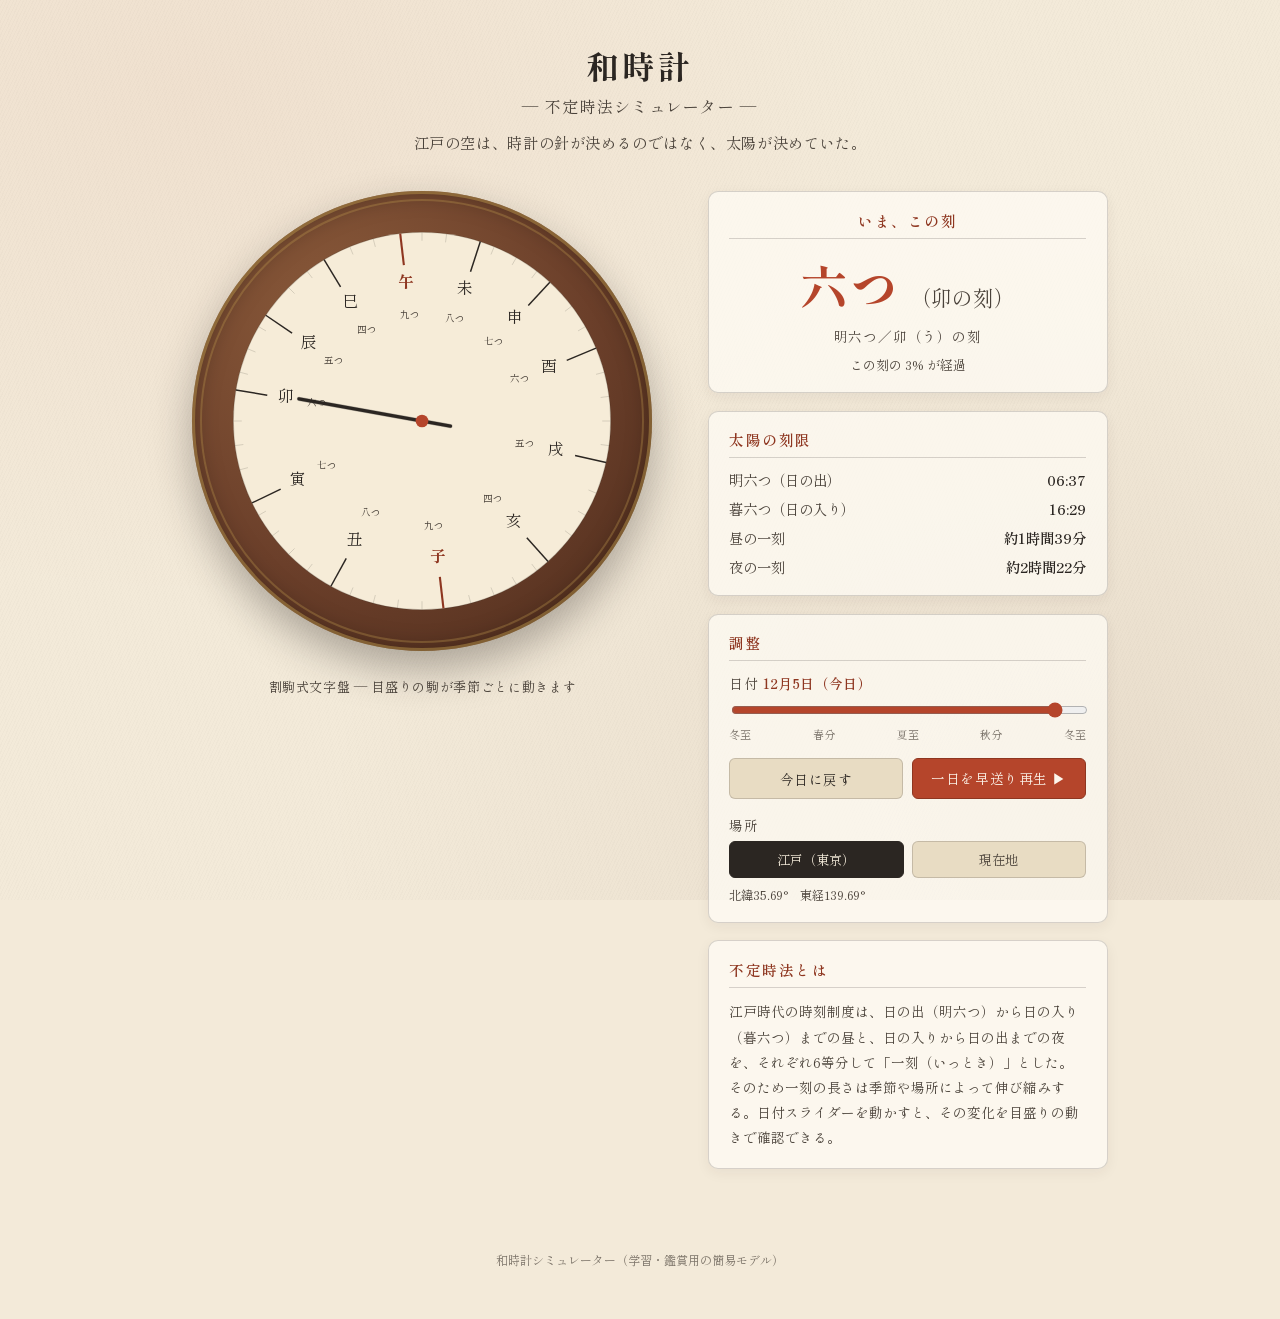
==== index.html @ 73588794 "Refactor code structure for improved readability and maintainability" ====
<!DOCTYPE html>
<html lang="ja">
<head>
<meta charset="UTF-8">
<meta name="viewport" content="width=device-width, initial-scale=1.0">
<title>和時計 ― 不定時法シミュレーター</title>
<link rel="icon" href="data:image/svg+xml,%3Csvg xmlns='http://www.w3.org/2000/svg' viewBox='0 0 100 100'%3E%3Ccircle cx='50' cy='50' r='46' fill='%236b3f2a'/%3E%3Ccircle cx='50' cy='50' r='36' fill='%23f3ead9'/%3E%3Cline x1='50' y1='50' x2='50' y2='20' stroke='%232b2622' stroke-width='4' stroke-linecap='round'/%3E%3Cline x1='50' y1='50' x2='68' y2='58' stroke='%232b2622' stroke-width='4' stroke-linecap='round'/%3E%3C/svg%3E">
<link rel="stylesheet" href="style.css">
<link rel="preconnect" href="https://fonts.googleapis.com">
<link rel="preconnect" href="https://fonts.gstatic.com" crossorigin>
<link href="https://fonts.googleapis.com/css2?family=Shippori+Mincho:wght@400;600;800&family=Zen+Old+Mincho:wght@400;600&display=swap" rel="stylesheet">
</head>
<body>
<div class="washi-bg"></div>

<header class="site-header">
  <h1>和時計 <span class="sub">― 不定時法シミュレーター ―</span></h1>
  <p class="lead">江戸の空は、時計の針が決めるのではなく、太陽が決めていた。</p>
</header>

<main class="layout">

  <section class="clock-panel">
    <div class="clock-frame">
      <svg id="clockFace" viewBox="0 0 400 400" role="img" aria-label="和時計文字盤"></svg>
    </div>
    <p class="clock-caption">割駒式文字盤 ― 目盛りの駒が季節ごとに動きます</p>
  </section>

  <section class="info-panel">

    <div class="card current-koku">
      <h2>いま、この刻</h2>
      <div class="koku-display">
        <span id="kokuBell" class="koku-bell">―</span>
        <span id="kokuEto" class="koku-eto">―</span>
      </div>
      <p id="kokuReading" class="koku-reading">―</p>
      <p class="koku-progress"><span id="kokuProgressText">―</span></p>
    </div>

    <div class="card sun-info">
      <h2>太陽の刻限</h2>
      <dl>
        <dt>明六つ（日の出）</dt><dd id="sunriseTime">―</dd>
        <dt>暮六つ（日の入り）</dt><dd id="sunsetTime">―</dd>
        <dt>昼の一刻</dt><dd id="dayKokuLen">―</dd>
        <dt>夜の一刻</dt><dd id="nightKokuLen">―</dd>
      </dl>
    </div>

    <div class="card controls">
      <h2>調整</h2>

      <div class="control-row">
        <label for="dateSlider">日付 <span id="dateLabel">―</span></label>
        <input type="range" id="dateSlider" min="0" max="365" step="1">
        <div class="season-marks">
          <span>冬至</span><span>春分</span><span>夏至</span><span>秋分</span><span>冬至</span>
        </div>
      </div>

      <div class="control-row buttons-row">
        <button id="todayBtn" class="btn">今日に戻す</button>
        <button id="playBtn" class="btn btn-accent">一日を早送り再生 ▶</button>
      </div>

      <div class="control-row">
        <span class="control-label">場所</span>
        <div class="location-toggle">
          <button id="locEdoBtn" class="toggle-btn active" data-loc="edo">江戸（東京）</button>
          <button id="locHereBtn" class="toggle-btn" data-loc="here">現在地</button>
        </div>
        <p id="locStatus" class="loc-status">北緯35.69°　東経139.69°</p>
      </div>

    </div>

    <div class="card note">
      <h2>不定時法とは</h2>
      <p>
        江戸時代の時刻制度は、日の出（明六つ）から日の入り（暮六つ）までの昼と、日の入りから日の出までの夜を、それぞれ6等分して「一刻（いっとき）」とした。そのため一刻の長さは季節や場所によって伸び縮みする。日付スライダーを動かすと、その変化を目盛りの動きで確認できる。
      </p>
    </div>

  </section>

</main>

<footer class="site-footer">
  <p>和時計シミュレーター（学習・鑑賞用の簡易モデル）</p>
</footer>

<script src="script.js"></script>
</body>
</html>
---- style.css ----
:root {
  --washi: #f3ead9;
  --washi-dark: #e8dcc3;
  --ink: #2b2622;
  --ink-soft: #4a423a;
  --wood: #6b3f2a;
  --wood-dark: #4a2a1a;
  --wood-light: #8a5a3a;
  --vermillion: #b5452b;
  --vermillion-dark: #8e3620;
  --gold: #b8934a;
  --line: rgba(43, 38, 34, 0.18);
  --shadow: rgba(43, 38, 34, 0.35);
  font-size: 16px;
}

* {
  box-sizing: border-box;
}

html, body {
  margin: 0;
  padding: 0;
}

body {
  font-family: "Shippori Mincho", "Zen Old Mincho", "Hiragino Mincho ProN", serif;
  color: var(--ink);
  background-color: var(--washi);
  min-height: 100vh;
  position: relative;
  overflow-x: hidden;
}

.washi-bg {
  position: fixed;
  inset: 0;
  z-index: -1;
  background:
    radial-gradient(ellipse at 15% 10%, rgba(181, 69, 43, 0.06), transparent 45%),
    radial-gradient(ellipse at 85% 90%, rgba(107, 63, 42, 0.08), transparent 50%),
    repeating-linear-gradient(115deg, rgba(43,38,34,0.02) 0px, rgba(43,38,34,0.02) 1px, transparent 1px, transparent 3px),
    var(--washi);
}

.site-header {
  text-align: center;
  padding: 2.6rem 1rem 1.4rem;
}

.site-header h1 {
  margin: 0;
  font-size: 2rem;
  letter-spacing: 0.12em;
  font-weight: 800;
  color: var(--ink);
}

.site-header h1 .sub {
  display: block;
  font-size: 1rem;
  font-weight: 400;
  color: var(--ink-soft);
  letter-spacing: 0.08em;
  margin-top: 0.4rem;
}

.lead {
  margin: 0.8rem auto 0;
  max-width: 32rem;
  color: var(--ink-soft);
  font-size: 0.95rem;
  letter-spacing: 0.04em;
}

.layout {
  max-width: 1100px;
  margin: 0 auto;
  padding: 1rem 1.4rem 3rem;
  display: grid;
  grid-template-columns: minmax(320px, 500px) minmax(280px, 400px);
  gap: 2.2rem;
  justify-content: center;
  align-items: start;
}

@media (max-width: 860px) {
  .layout {
    grid-template-columns: 1fr;
    justify-items: center;
  }
}

.clock-panel {
  display: flex;
  flex-direction: column;
  align-items: center;
  gap: 0.8rem;
}

.clock-frame {
  width: 100%;
  max-width: 460px;
  aspect-ratio: 1 / 1;
  border-radius: 50%;
  background:
    radial-gradient(circle at 32% 28%, var(--wood-light), var(--wood) 55%, var(--wood-dark) 100%);
  padding: 18px;
  box-shadow:
    0 18px 40px var(--shadow),
    inset 0 0 0 3px rgba(184, 147, 74, 0.5),
    inset 0 0 24px rgba(0,0,0,0.35);
  position: relative;
}

.clock-frame::before {
  content: "";
  position: absolute;
  inset: 8px;
  border-radius: 50%;
  border: 2px solid rgba(184, 147, 74, 0.35);
  pointer-events: none;
}

#clockFace {
  width: 100%;
  height: 100%;
  display: block;
}

.clock-caption {
  font-size: 0.82rem;
  color: var(--ink-soft);
  letter-spacing: 0.05em;
}

.info-panel {
  display: flex;
  flex-direction: column;
  gap: 1.1rem;
  width: 100%;
}

.card {
  background: rgba(255, 252, 245, 0.72);
  border: 1px solid var(--line);
  border-radius: 10px;
  padding: 1.1rem 1.3rem;
  box-shadow: 0 4px 14px rgba(43, 38, 34, 0.06);
}

.card h2 {
  margin: 0 0 0.7rem;
  font-size: 0.92rem;
  letter-spacing: 0.1em;
  color: var(--vermillion-dark);
  font-weight: 600;
  border-bottom: 1px solid var(--line);
  padding-bottom: 0.45rem;
}

.current-koku {
  text-align: center;
}

.koku-display {
  display: flex;
  align-items: baseline;
  justify-content: center;
  gap: 0.6rem;
}

.koku-bell {
  font-size: 3rem;
  font-weight: 800;
  color: var(--vermillion);
  letter-spacing: 0.05em;
}

.koku-eto {
  font-size: 1.3rem;
  color: var(--ink-soft);
}

.koku-reading {
  margin: 0.35rem 0 0;
  font-size: 0.85rem;
  color: var(--ink-soft);
  letter-spacing: 0.06em;
}

.koku-progress {
  margin: 0.6rem 0 0;
  font-size: 0.8rem;
  color: var(--ink-soft);
}

.sun-info dl {
  display: grid;
  grid-template-columns: 1fr auto;
  row-gap: 0.5rem;
  column-gap: 1rem;
  margin: 0;
  font-size: 0.9rem;
}

.sun-info dt {
  color: var(--ink-soft);
}

.sun-info dd {
  margin: 0;
  font-weight: 600;
  text-align: right;
}

.control-row {
  margin-bottom: 1rem;
}

.control-row:last-child {
  margin-bottom: 0;
}

.control-row label,
.control-label {
  display: block;
  font-size: 0.85rem;
  color: var(--ink-soft);
  margin-bottom: 0.4rem;
  letter-spacing: 0.03em;
}

#dateLabel {
  color: var(--vermillion-dark);
  font-weight: 600;
}

input[type="range"] {
  width: 100%;
  accent-color: var(--vermillion);
}

.season-marks {
  display: flex;
  justify-content: space-between;
  font-size: 0.7rem;
  color: var(--ink-soft);
  opacity: 0.75;
  margin-top: 0.2rem;
}

.buttons-row {
  display: flex;
  gap: 0.6rem;
}

.btn {
  flex: 1;
  padding: 0.55rem 0.8rem;
  border-radius: 6px;
  border: 1px solid var(--line);
  background: var(--washi-dark);
  color: var(--ink);
  font-family: inherit;
  font-size: 0.85rem;
  letter-spacing: 0.04em;
  cursor: pointer;
  transition: transform 0.15s ease, box-shadow 0.15s ease;
}

.btn:hover {
  transform: translateY(-1px);
  box-shadow: 0 3px 8px rgba(43, 38, 34, 0.15);
}

.btn-accent {
  background: var(--vermillion);
  color: #fdf6ec;
  border-color: var(--vermillion-dark);
}

.btn-accent.is-playing {
  background: var(--vermillion-dark);
}

.location-toggle {
  display: flex;
  gap: 0.5rem;
}

.toggle-btn {
  flex: 1;
  padding: 0.5rem 0.6rem;
  border-radius: 6px;
  border: 1px solid var(--line);
  background: var(--washi-dark);
  color: var(--ink-soft);
  font-family: inherit;
  font-size: 0.82rem;
  cursor: pointer;
}

.toggle-btn.active {
  background: var(--ink);
  color: var(--washi);
  border-color: var(--ink);
}

.loc-status {
  margin: 0.5rem 0 0;
  font-size: 0.78rem;
  color: var(--ink-soft);
}

.note p {
  margin: 0;
  font-size: 0.85rem;
  line-height: 1.85;
  color: var(--ink-soft);
}

.site-footer {
  text-align: center;
  padding: 1.4rem 1rem 2.4rem;
  font-size: 0.75rem;
  color: var(--ink-soft);
  opacity: 0.7;
}

/* --- SVG clock face elements (classes used by script.js) --- */
.face-ring {
  fill: #f6ecd8;
  stroke: rgba(43,38,34,0.2);
  stroke-width: 1;
}

.face-center-dot {
  fill: var(--vermillion);
}

.koma-line {
  stroke: var(--ink);
  stroke-width: 1.4;
}

.koma-line.is-major {
  stroke: var(--vermillion-dark);
  stroke-width: 2;
}

.koma-label {
  font-family: "Shippori Mincho", serif;
  fill: var(--ink);
  font-size: 15px;
  text-anchor: middle;
  dominant-baseline: middle;
}

.koma-label.is-major {
  fill: var(--vermillion-dark);
  font-weight: 700;
}

.koma-sublabel {
  font-family: "Shippori Mincho", serif;
  fill: var(--ink-soft);
  font-size: 9px;
  text-anchor: middle;
  dominant-baseline: middle;
}

.day-arc {
  fill: rgba(184, 147, 74, 0.18);
}

.night-arc {
  fill: rgba(43, 38, 34, 0.10);
}

.hand {
  stroke: var(--ink);
  stroke-width: 3;
  stroke-linecap: round;
}

.hand-shadow {
  stroke: rgba(0,0,0,0.25);
  stroke-width: 4;
  stroke-linecap: round;
}
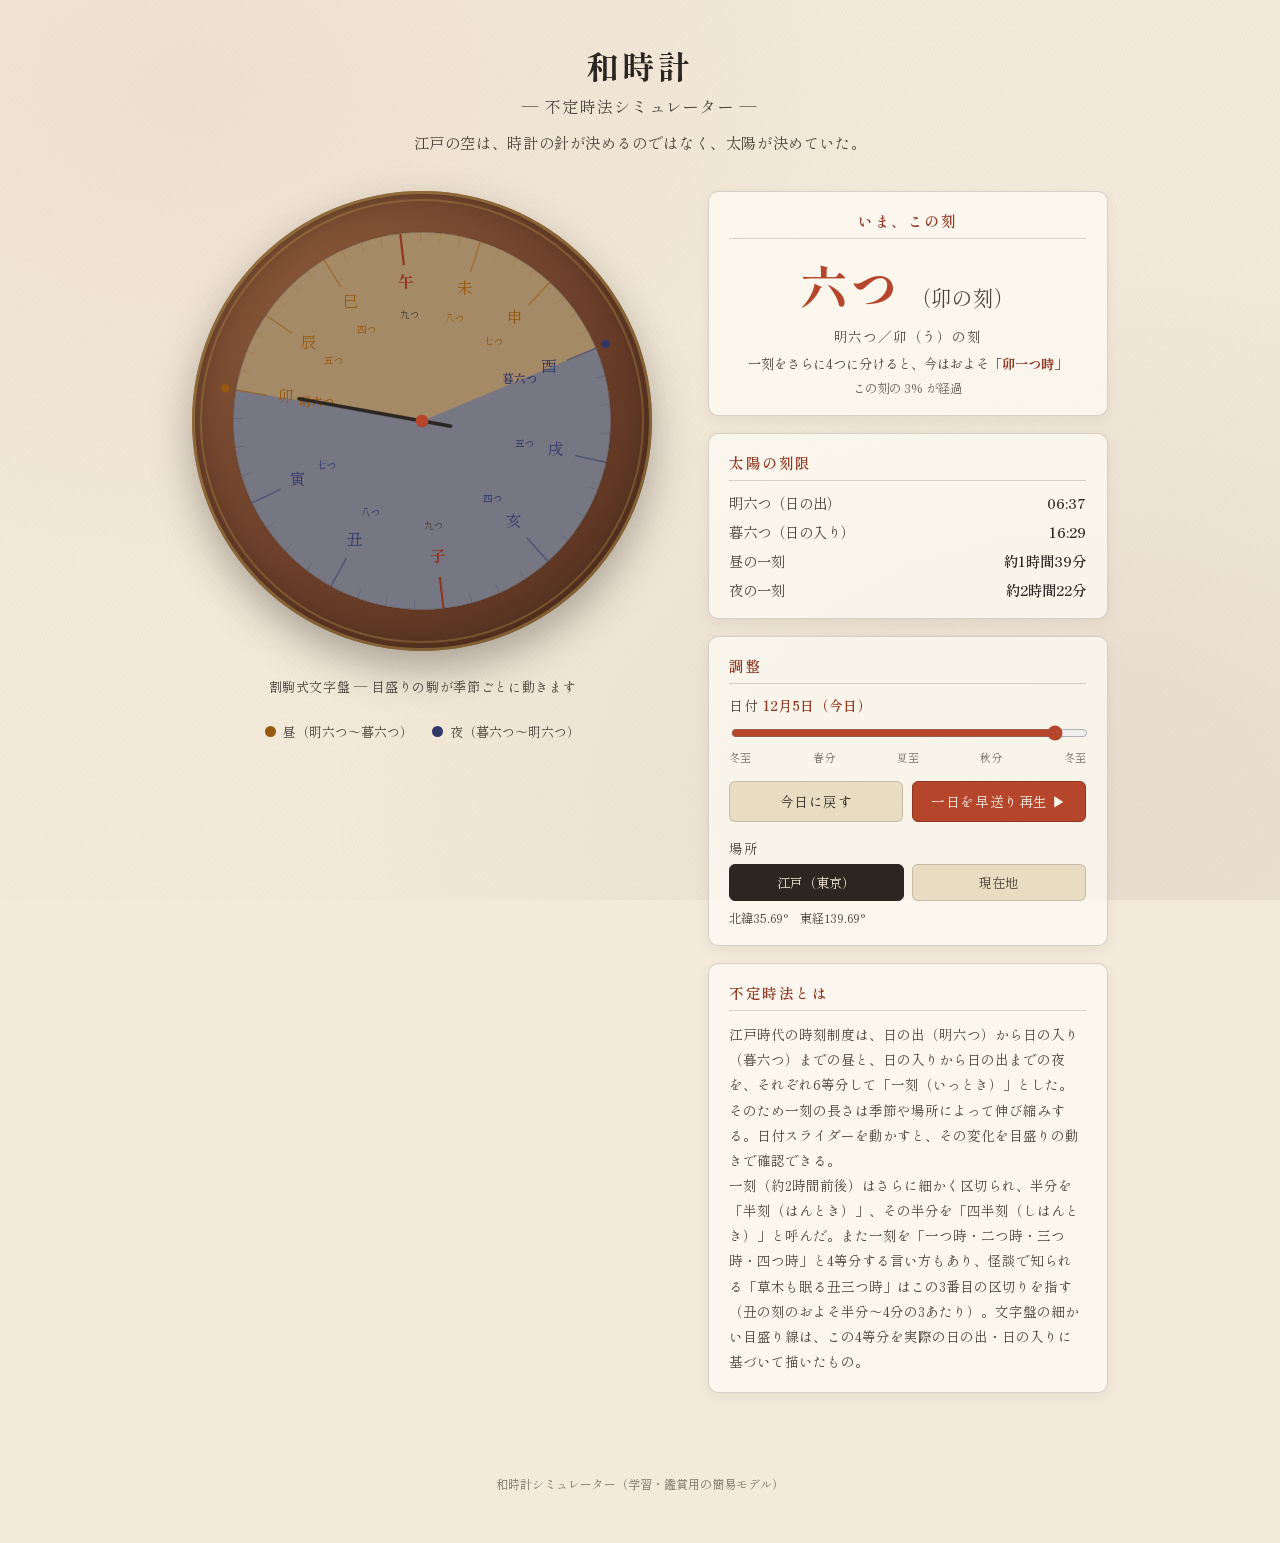
==== commit 05959936: "昼夜の色分けと一刻の細分化を追加し、レイアウトを調整" ====
--- a/index.html
+++ b/index.html
@@ -25,6 +25,10 @@
       <svg id="clockFace" viewBox="0 0 400 400" role="img" aria-label="和時計文字盤"></svg>
     </div>
     <p class="clock-caption">割駒式文字盤 ― 目盛りの駒が季節ごとに動きます</p>
+    <div class="clock-legend">
+      <span class="legend-item legend-day"><span class="swatch"></span>昼（明六つ〜暮六つ）</span>
+      <span class="legend-item legend-night"><span class="swatch"></span>夜（暮六つ〜明六つ）</span>
+    </div>
   </section>
 
   <section class="info-panel">
@@ -36,6 +40,7 @@
         <span id="kokuEto" class="koku-eto">―</span>
       </div>
       <p id="kokuReading" class="koku-reading">―</p>
+      <p class="koku-quarter">一刻をさらに4つに分けると、今はおよそ「<strong id="kokuQuarterLabel">―</strong>」</p>
       <p class="koku-progress"><span id="kokuProgressText">―</span></p>
     </div>
 
@@ -81,6 +86,9 @@
       <p>
         江戸時代の時刻制度は、日の出（明六つ）から日の入り（暮六つ）までの昼と、日の入りから日の出までの夜を、それぞれ6等分して「一刻（いっとき）」とした。そのため一刻の長さは季節や場所によって伸び縮みする。日付スライダーを動かすと、その変化を目盛りの動きで確認できる。
       </p>
+      <p>
+        一刻（約2時間前後）はさらに細かく区切られ、半分を「半刻（はんとき）」、その半分を「四半刻（しはんとき）」と呼んだ。また一刻を「一つ時・二つ時・三つ時・四つ時」と4等分する言い方もあり、怪談で知られる「草木も眠る丑三つ時」はこの3番目の区切りを指す（丑の刻のおよそ半分〜4分の3あたり）。文字盤の細かい目盛り線は、この4等分を実際の日の出・日の入りに基づいて描いたもの。
+      </p>
     </div>
 
   </section>
--- a/style.css
+++ b/style.css
@@ -11,6 +11,15 @@
   --gold: #b8934a;
   --line: rgba(43, 38, 34, 0.18);
   --shadow: rgba(43, 38, 34, 0.35);
+
+  /* 昼夜の色分け（文字盤・凡例で共通使用） */
+  --day-ink: #96590f;
+  --day-arc: rgba(233, 168, 61, 0.4);
+  --day-arc-strong: rgba(224, 150, 32, 0.6);
+  --night-ink: #313868;
+  --night-arc: rgba(28, 33, 71, 0.58);
+  --night-arc-strong: rgba(20, 24, 56, 0.72);
+
   font-size: 16px;
 }
 
@@ -78,16 +87,59 @@
   margin: 0 auto;
   padding: 1rem 1.4rem 3rem;
   display: grid;
-  grid-template-columns: minmax(320px, 500px) minmax(280px, 400px);
+  grid-template-columns: minmax(300px, 500px) minmax(260px, 400px);
   gap: 2.2rem;
   justify-content: center;
   align-items: start;
 }
 
-@media (max-width: 860px) {
+/* タブレット幅：2カラムは維持しつつ、詰めて収める */
+@media (max-width: 980px) {
+  .layout {
+    grid-template-columns: minmax(280px, 380px) minmax(240px, 340px);
+    gap: 1.5rem;
+  }
+  .clock-frame {
+    max-width: 340px;
+  }
+}
+
+/* スマートフォン幅：1カラムに積む。
+   文字盤の駒が動く様子を見ながら日付を調整できるよう、
+   「調整」カード（日付スライダー）を文字盤の直下に繰り上げる。 */
+@media (max-width: 700px) {
   .layout {
     grid-template-columns: 1fr;
     justify-items: center;
+  }
+  .clock-frame {
+    max-width: 460px;
+  }
+  .controls {
+    order: -1;
+  }
+}
+
+/* 横向き（ランドスケープ）のスマートフォンなど、縦が狭い場合は
+   1カラムだと縦スクロールが過大になるため、幅に余裕がなくても
+   2カラムを維持して画面内に収める */
+@media (max-height: 500px) and (orientation: landscape) {
+  .site-header {
+    padding: 1rem 1rem 0.6rem;
+  }
+  .lead {
+    display: none;
+  }
+  .layout {
+    grid-template-columns: minmax(240px, 320px) minmax(220px, 320px);
+    gap: 1.2rem;
+    padding-top: 0.4rem;
+  }
+  .clock-frame {
+    max-width: 300px;
+  }
+  .card {
+    padding: 0.8rem 1rem;
   }
 }
 
@@ -134,6 +186,34 @@
   letter-spacing: 0.05em;
 }
 
+.clock-legend {
+  display: flex;
+  gap: 1.2rem;
+  font-size: 0.8rem;
+  color: var(--ink-soft);
+}
+
+.clock-legend .legend-item {
+  display: inline-flex;
+  align-items: center;
+  gap: 0.4rem;
+}
+
+.clock-legend .swatch {
+  width: 0.7rem;
+  height: 0.7rem;
+  border-radius: 50%;
+  display: inline-block;
+}
+
+.clock-legend .legend-day .swatch {
+  background: var(--day-ink);
+}
+
+.clock-legend .legend-night .swatch {
+  background: var(--night-ink);
+}
+
 .info-panel {
   display: flex;
   flex-direction: column;
@@ -189,10 +269,22 @@
   letter-spacing: 0.06em;
 }
 
+.koku-quarter {
+  margin: 0.5rem 0 0;
+  font-size: 0.83rem;
+  color: var(--ink-soft);
+}
+
+.koku-quarter strong {
+  color: var(--vermillion-dark);
+  font-weight: 700;
+}
+
 .koku-progress {
-  margin: 0.6rem 0 0;
-  font-size: 0.8rem;
-  color: var(--ink-soft);
+  margin: 0.4rem 0 0;
+  font-size: 0.78rem;
+  color: var(--ink-soft);
+  opacity: 0.85;
 }
 
 .sun-info dl {
@@ -331,22 +423,50 @@
 /* --- SVG clock face elements (classes used by script.js) --- */
 .face-ring {
   fill: #f6ecd8;
-  stroke: rgba(43,38,34,0.2);
+}
+
+.face-ring-edge {
+  fill: none;
+  stroke: rgba(43, 38, 34, 0.25);
   stroke-width: 1;
 }
 
 .face-center-dot {
   fill: var(--vermillion);
+}
+
+.quarter-tick {
+  stroke: var(--ink);
+  stroke-width: 0.6;
+  opacity: 0.4;
+}
+
+.quarter-tick.is-day {
+  stroke: var(--day-ink);
+}
+
+.quarter-tick.is-night {
+  stroke: var(--night-ink);
 }
 
 .koma-line {
   stroke: var(--ink);
   stroke-width: 1.4;
+  opacity: 0.55;
+}
+
+.koma-line.is-day {
+  stroke: var(--day-ink);
+}
+
+.koma-line.is-night {
+  stroke: var(--night-ink);
 }
 
 .koma-line.is-major {
   stroke: var(--vermillion-dark);
   stroke-width: 2;
+  opacity: 1;
 }
 
 .koma-label {
@@ -357,6 +477,14 @@
   dominant-baseline: middle;
 }
 
+.koma-label.is-day {
+  fill: var(--day-ink);
+}
+
+.koma-label.is-night {
+  fill: var(--night-ink);
+}
+
 .koma-label.is-major {
   fill: var(--vermillion-dark);
   font-weight: 700;
@@ -370,12 +498,37 @@
   dominant-baseline: middle;
 }
 
+.koma-sublabel.is-day {
+  fill: var(--day-ink);
+}
+
+.koma-sublabel.is-night {
+  fill: var(--night-ink);
+}
+
+.koma-sublabel.is-boundary {
+  font-size: 11px;
+  font-weight: 700;
+}
+
+.rise-set-mark {
+  stroke: none;
+}
+
+.rise-set-mark.sun {
+  fill: var(--day-ink);
+}
+
+.rise-set-mark.moon {
+  fill: var(--night-ink);
+}
+
 .day-arc {
-  fill: rgba(184, 147, 74, 0.18);
+  fill: var(--day-arc);
 }
 
 .night-arc {
-  fill: rgba(43, 38, 34, 0.10);
+  fill: var(--night-arc);
 }
 
 .hand {
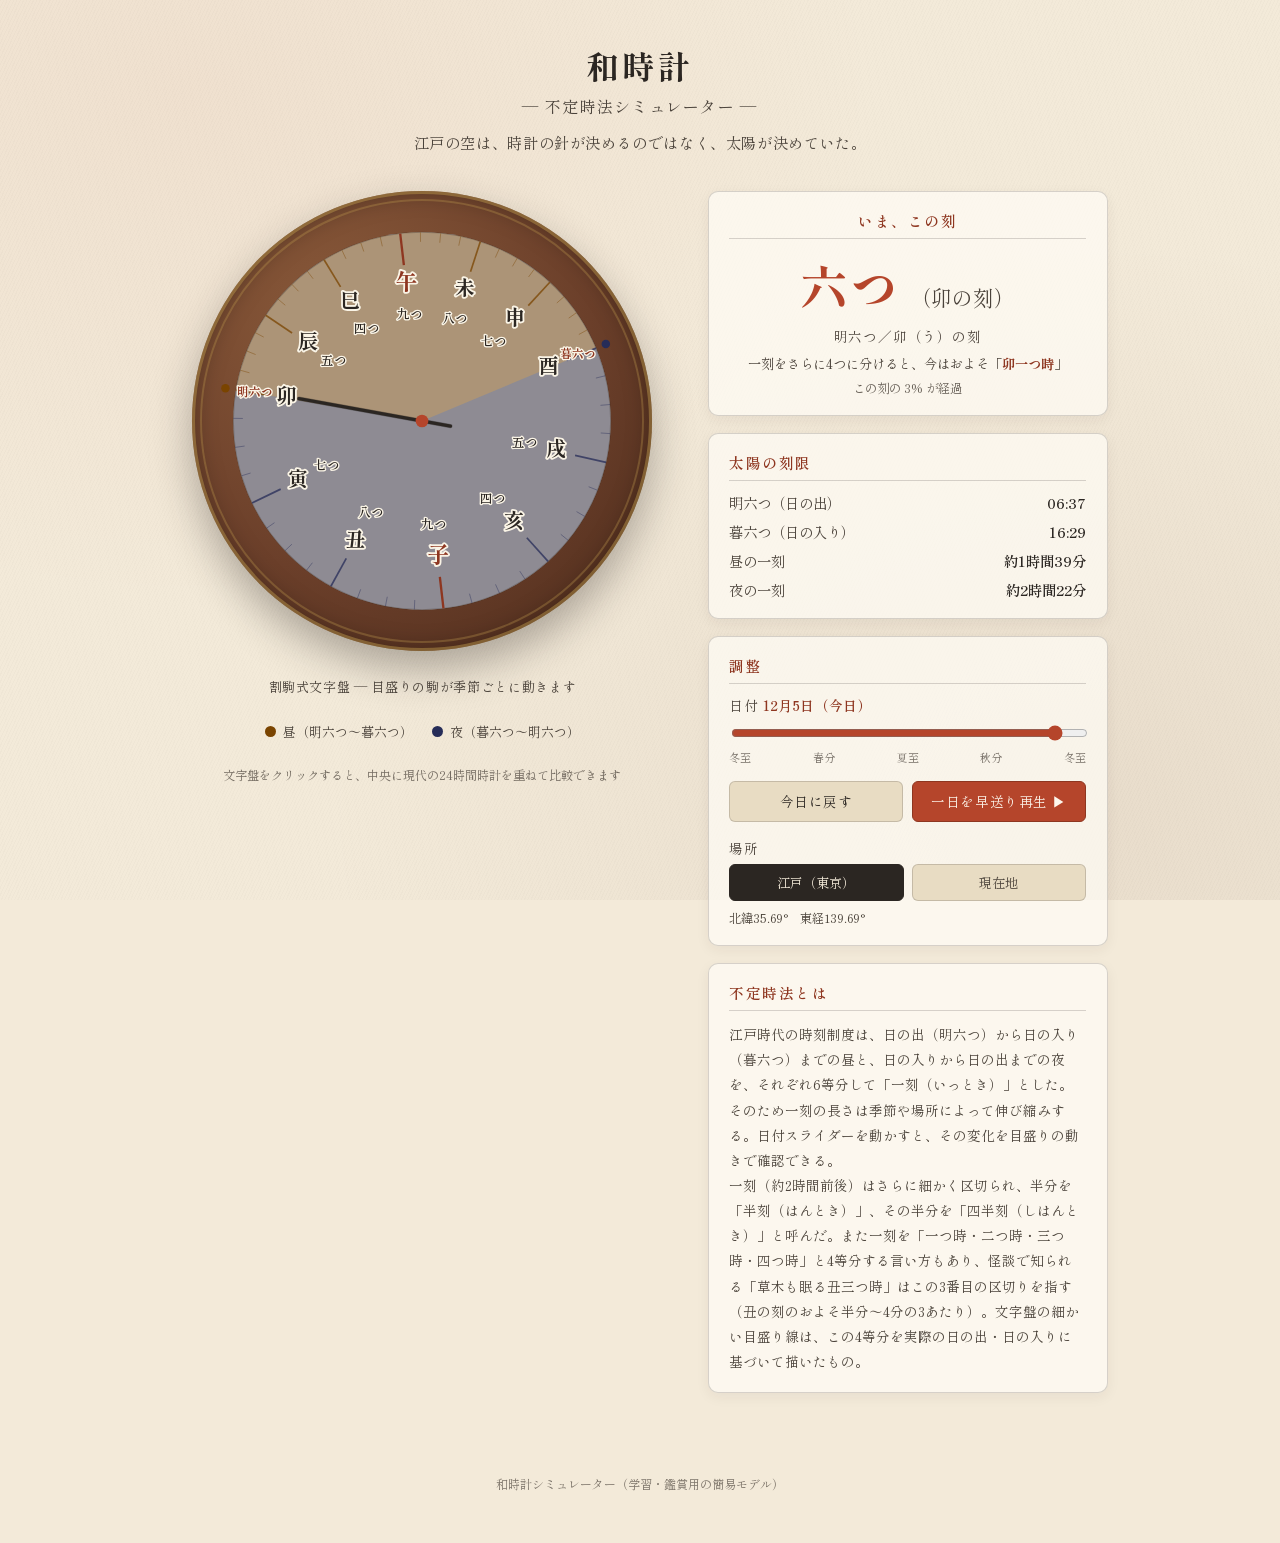
==== commit 8fbb2258: "現代時計オーバーレイ機能を追加し、色分けとレイアウトを調整" ====
--- a/index.html
+++ b/index.html
@@ -8,7 +8,7 @@
 <link rel="stylesheet" href="style.css">
 <link rel="preconnect" href="https://fonts.googleapis.com">
 <link rel="preconnect" href="https://fonts.gstatic.com" crossorigin>
-<link href="https://fonts.googleapis.com/css2?family=Shippori+Mincho:wght@400;600;800&family=Zen+Old+Mincho:wght@400;600&display=swap" rel="stylesheet">
+<link href="https://fonts.googleapis.com/css2?family=Shippori+Mincho:wght@400;600;700;800&family=Zen+Old+Mincho:wght@400;600&display=swap" rel="stylesheet">
 </head>
 <body>
 <div class="washi-bg"></div>
@@ -29,6 +29,7 @@
       <span class="legend-item legend-day"><span class="swatch"></span>昼（明六つ〜暮六つ）</span>
       <span class="legend-item legend-night"><span class="swatch"></span>夜（暮六つ〜明六つ）</span>
     </div>
+    <p class="clock-hint">文字盤をクリックすると、中央に現代の24時間時計を重ねて比較できます</p>
   </section>
 
   <section class="info-panel">
--- a/style.css
+++ b/style.css
@@ -12,13 +12,19 @@
   --line: rgba(43, 38, 34, 0.18);
   --shadow: rgba(43, 38, 34, 0.35);
 
-  /* 昼夜の色分け（文字盤・凡例で共通使用） */
-  --day-ink: #96590f;
-  --day-arc: rgba(233, 168, 61, 0.4);
+  /* 昼夜の色分け（文字盤の帯・目盛り線・凡例で使用。文字そのものの色分けは
+     視認性を優先してやめ、常に濃色インクで統一している） */
+  --day-ink: #7a4400;
+  --day-arc: rgba(233, 168, 61, 0.32);
   --day-arc-strong: rgba(224, 150, 32, 0.6);
-  --night-ink: #313868;
-  --night-arc: rgba(28, 33, 71, 0.58);
+  --night-ink: #262c58;
+  --night-arc: rgba(28, 33, 71, 0.48);
   --night-arc-strong: rgba(20, 24, 56, 0.72);
+
+  /* 現代時計（定時法）オーバーレイ用の色 */
+  --modern-face: #eef1f5;
+  --modern-edge: #4a5262;
+  --modern-ink: #23272f;
 
   font-size: 16px;
 }
@@ -178,12 +184,19 @@
   width: 100%;
   height: 100%;
   display: block;
+  cursor: pointer;
 }
 
 .clock-caption {
   font-size: 0.82rem;
   color: var(--ink-soft);
   letter-spacing: 0.05em;
+}
+
+.clock-hint {
+  font-size: 0.76rem;
+  color: var(--ink-soft);
+  opacity: 0.75;
 }
 
 .clock-legend {
@@ -437,8 +450,8 @@
 
 .quarter-tick {
   stroke: var(--ink);
-  stroke-width: 0.6;
-  opacity: 0.4;
+  stroke-width: 0.7;
+  opacity: 0.55;
 }
 
 .quarter-tick.is-day {
@@ -451,8 +464,8 @@
 
 .koma-line {
   stroke: var(--ink);
-  stroke-width: 1.4;
-  opacity: 0.55;
+  stroke-width: 1.6;
+  opacity: 0.75;
 }
 
 .koma-line.is-day {
@@ -465,50 +478,49 @@
 
 .koma-line.is-major {
   stroke: var(--vermillion-dark);
-  stroke-width: 2;
+  stroke-width: 2.2;
   opacity: 1;
 }
 
+/* 文字盤の文字は、下地の色（昼＝琥珀／夜＝藍）に溶け込まないよう、
+   常に濃いインク色で統一し、周囲に生成り色のハロー（縁取り）を
+   つけてどんな背景の上でも判読できるようにしている。 */
 .koma-label {
   font-family: "Shippori Mincho", serif;
+  font-weight: 700;
   fill: var(--ink);
-  font-size: 15px;
+  font-size: 19px;
   text-anchor: middle;
   dominant-baseline: middle;
-}
-
-.koma-label.is-day {
-  fill: var(--day-ink);
-}
-
-.koma-label.is-night {
-  fill: var(--night-ink);
+  paint-order: stroke;
+  stroke: #faf4e6;
+  stroke-width: 3.5px;
+  stroke-linejoin: round;
 }
 
 .koma-label.is-major {
   fill: var(--vermillion-dark);
-  font-weight: 700;
+  font-weight: 800;
+  font-size: 21px;
 }
 
 .koma-sublabel {
   font-family: "Shippori Mincho", serif;
-  fill: var(--ink-soft);
-  font-size: 9px;
+  font-weight: 600;
+  fill: var(--ink);
+  font-size: 12px;
   text-anchor: middle;
   dominant-baseline: middle;
-}
-
-.koma-sublabel.is-day {
-  fill: var(--day-ink);
-}
-
-.koma-sublabel.is-night {
-  fill: var(--night-ink);
+  paint-order: stroke;
+  stroke: #faf4e6;
+  stroke-width: 2.6px;
+  stroke-linejoin: round;
 }
 
 .koma-sublabel.is-boundary {
   font-size: 11px;
-  font-weight: 700;
+  font-weight: 800;
+  fill: var(--vermillion-dark);
 }
 
 .rise-set-mark {
@@ -529,6 +541,38 @@
 
 .night-arc {
   fill: var(--night-arc);
+}
+
+/* --- 現代（定時法）の24時間時計オーバーレイ --- */
+.modern-clock-face {
+  fill: var(--modern-face);
+  stroke: var(--modern-edge);
+  stroke-width: 1.5;
+}
+
+.modern-tick {
+  stroke: var(--modern-edge);
+  stroke-width: 1;
+  opacity: 0.7;
+}
+
+.modern-tick.is-major {
+  stroke: var(--modern-ink);
+  stroke-width: 1.6;
+  opacity: 1;
+}
+
+.modern-label {
+  font-family: "Helvetica Neue", Arial, sans-serif;
+  font-weight: 700;
+  fill: var(--modern-ink);
+  font-size: 11px;
+  text-anchor: middle;
+  dominant-baseline: middle;
+}
+
+.modern-label.is-noon {
+  fill: var(--vermillion-dark);
 }
 
 .hand {
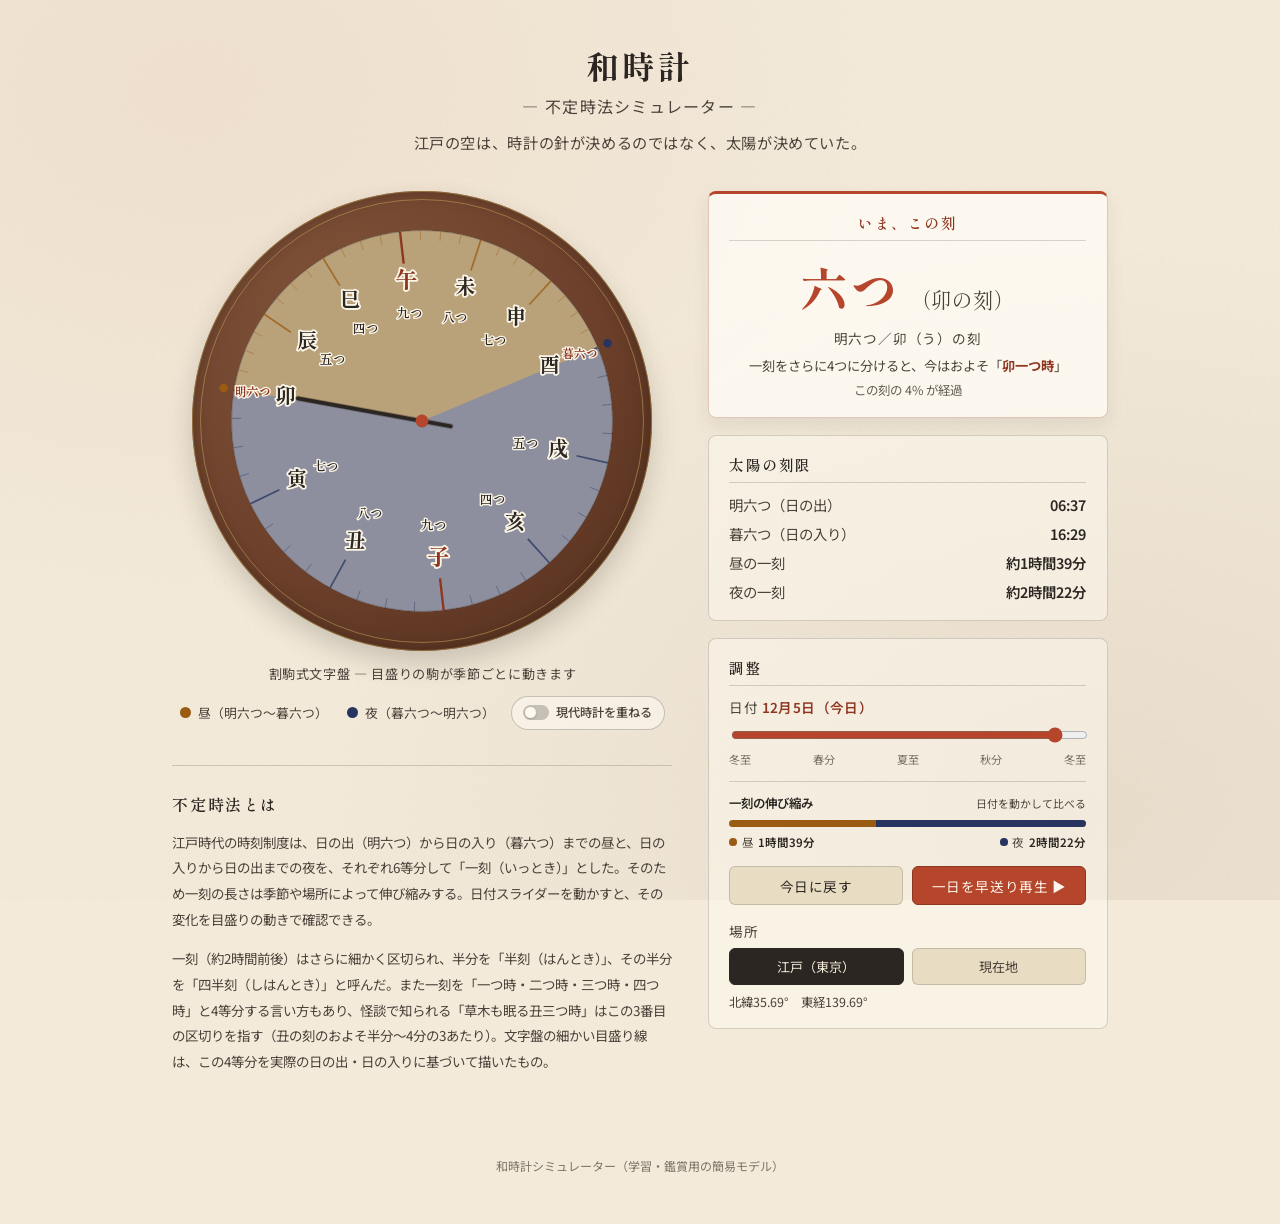
==== commit da129732: "Enhance koku display and modern clock toggle functionality - Improved koku length display for day an" ====
--- a/index.html
+++ b/index.html
@@ -5,10 +5,10 @@
 <meta name="viewport" content="width=device-width, initial-scale=1.0">
 <title>和時計 ― 不定時法シミュレーター</title>
 <link rel="icon" href="data:image/svg+xml,%3Csvg xmlns='http://www.w3.org/2000/svg' viewBox='0 0 100 100'%3E%3Ccircle cx='50' cy='50' r='46' fill='%236b3f2a'/%3E%3Ccircle cx='50' cy='50' r='36' fill='%23f3ead9'/%3E%3Cline x1='50' y1='50' x2='50' y2='20' stroke='%232b2622' stroke-width='4' stroke-linecap='round'/%3E%3Cline x1='50' y1='50' x2='68' y2='58' stroke='%232b2622' stroke-width='4' stroke-linecap='round'/%3E%3C/svg%3E">
-<link rel="stylesheet" href="style.css">
+<link rel="stylesheet" href="style.css?v=20260819-4">
 <link rel="preconnect" href="https://fonts.googleapis.com">
 <link rel="preconnect" href="https://fonts.gstatic.com" crossorigin>
-<link href="https://fonts.googleapis.com/css2?family=Shippori+Mincho:wght@400;600;700;800&family=Zen+Old+Mincho:wght@400;600&display=swap" rel="stylesheet">
+<link href="https://fonts.googleapis.com/css2?family=Noto+Sans+JP:wght@400;500;600;700&family=Shippori+Mincho:wght@400;600;700;800&family=Zen+Old+Mincho:wght@400;600&display=swap" rel="stylesheet">
 </head>
 <body>
 <div class="washi-bg"></div>
@@ -25,11 +25,16 @@
       <svg id="clockFace" viewBox="0 0 400 400" role="img" aria-label="和時計文字盤"></svg>
     </div>
     <p class="clock-caption">割駒式文字盤 ― 目盛りの駒が季節ごとに動きます</p>
-    <div class="clock-legend">
-      <span class="legend-item legend-day"><span class="swatch"></span>昼（明六つ〜暮六つ）</span>
-      <span class="legend-item legend-night"><span class="swatch"></span>夜（暮六つ〜明六つ）</span>
+    <div class="clock-tools">
+      <div class="clock-legend" aria-label="文字盤の昼夜の凡例">
+        <span class="legend-item legend-day"><span class="swatch"></span>昼（明六つ〜暮六つ）</span>
+        <span class="legend-item legend-night"><span class="swatch"></span>夜（暮六つ〜明六つ）</span>
+      </div>
+      <button id="modernClockToggle" class="modern-clock-toggle" type="button" aria-pressed="false">
+        <span class="toggle-indicator" aria-hidden="true"></span>
+        現代時計を重ねる
+      </button>
     </div>
-    <p class="clock-hint">文字盤をクリックすると、中央に現代の24時間時計を重ねて比較できます</p>
   </section>
 
   <section class="info-panel">
@@ -64,6 +69,20 @@
         <div class="season-marks">
           <span>冬至</span><span>春分</span><span>夏至</span><span>秋分</span><span>冬至</span>
         </div>
+        <div class="koku-balance">
+          <div class="koku-balance-heading">
+            <span>一刻の伸び縮み</span>
+            <small>日付を動かして比べる</small>
+          </div>
+          <div class="koku-balance-bar" role="img" aria-label="昼と夜の一刻の長さの比較">
+            <span id="dayKokuBar" class="koku-balance-day"></span>
+            <span id="nightKokuBar" class="koku-balance-night"></span>
+          </div>
+          <div class="koku-balance-values">
+            <span class="balance-day"><i></i>昼 <strong id="dayKokuCompact">―</strong></span>
+            <span class="balance-night"><i></i>夜 <strong id="nightKokuCompact">―</strong></span>
+          </div>
+        </div>
       </div>
 
       <div class="control-row buttons-row">
@@ -82,16 +101,18 @@
 
     </div>
 
-    <div class="card note">
-      <h2>不定時法とは</h2>
+  </section>
+
+  <section class="note" aria-labelledby="aboutWadokei">
+      <h2 id="aboutWadokei">不定時法とは</h2>
+      <div class="note-copy">
       <p>
         江戸時代の時刻制度は、日の出（明六つ）から日の入り（暮六つ）までの昼と、日の入りから日の出までの夜を、それぞれ6等分して「一刻（いっとき）」とした。そのため一刻の長さは季節や場所によって伸び縮みする。日付スライダーを動かすと、その変化を目盛りの動きで確認できる。
       </p>
       <p>
         一刻（約2時間前後）はさらに細かく区切られ、半分を「半刻（はんとき）」、その半分を「四半刻（しはんとき）」と呼んだ。また一刻を「一つ時・二つ時・三つ時・四つ時」と4等分する言い方もあり、怪談で知られる「草木も眠る丑三つ時」はこの3番目の区切りを指す（丑の刻のおよそ半分〜4分の3あたり）。文字盤の細かい目盛り線は、この4等分を実際の日の出・日の入りに基づいて描いたもの。
       </p>
-    </div>
-
+      </div>
   </section>
 
 </main>
@@ -100,6 +121,6 @@
   <p>和時計シミュレーター（学習・鑑賞用の簡易モデル）</p>
 </footer>
 
-<script src="script.js"></script>
+<script src="script.js?v=20260819-3"></script>
 </body>
 </html>
--- a/style.css
+++ b/style.css
@@ -14,12 +14,12 @@
 
   /* 昼夜の色分け（文字盤の帯・目盛り線・凡例で使用。文字そのものの色分けは
      視認性を優先してやめ、常に濃色インクで統一している） */
-  --day-ink: #7a4400;
-  --day-arc: rgba(233, 168, 61, 0.32);
-  --day-arc-strong: rgba(224, 150, 32, 0.6);
-  --night-ink: #262c58;
-  --night-arc: rgba(28, 33, 71, 0.48);
-  --night-arc-strong: rgba(20, 24, 56, 0.72);
+  --day-ink: #9a5b12;
+  --day-arc: rgba(218, 174, 96, 0.58);
+  --day-arc-strong: rgba(190, 128, 35, 0.78);
+  --night-ink: #27345f;
+  --night-arc: rgba(66, 77, 117, 0.58);
+  --night-arc-strong: rgba(38, 48, 91, 0.82);
 
   /* 現代時計（定時法）オーバーレイ用の色 */
   --modern-face: #eef1f5;
@@ -39,7 +39,7 @@
 }
 
 body {
-  font-family: "Shippori Mincho", "Zen Old Mincho", "Hiragino Mincho ProN", serif;
+  font-family: "Noto Sans JP", "Hiragino Kaku Gothic ProN", "Yu Gothic", sans-serif;
   color: var(--ink);
   background-color: var(--washi);
   min-height: 100vh;
@@ -69,6 +69,7 @@
   letter-spacing: 0.12em;
   font-weight: 800;
   color: var(--ink);
+  font-family: "Shippori Mincho", "Zen Old Mincho", "Hiragino Mincho ProN", serif;
 }
 
 .site-header h1 .sub {
@@ -78,6 +79,7 @@
   color: var(--ink-soft);
   letter-spacing: 0.08em;
   margin-top: 0.4rem;
+  font-family: "Noto Sans JP", "Hiragino Kaku Gothic ProN", "Yu Gothic", sans-serif;
 }
 
 .lead {
@@ -99,57 +101,9 @@
   align-items: start;
 }
 
-/* タブレット幅：2カラムは維持しつつ、詰めて収める */
-@media (max-width: 980px) {
-  .layout {
-    grid-template-columns: minmax(280px, 380px) minmax(240px, 340px);
-    gap: 1.5rem;
-  }
-  .clock-frame {
-    max-width: 340px;
-  }
-}
-
-/* スマートフォン幅：1カラムに積む。
-   文字盤の駒が動く様子を見ながら日付を調整できるよう、
-   「調整」カード（日付スライダー）を文字盤の直下に繰り上げる。 */
-@media (max-width: 700px) {
-  .layout {
-    grid-template-columns: 1fr;
-    justify-items: center;
-  }
-  .clock-frame {
-    max-width: 460px;
-  }
-  .controls {
-    order: -1;
-  }
-}
-
-/* 横向き（ランドスケープ）のスマートフォンなど、縦が狭い場合は
-   1カラムだと縦スクロールが過大になるため、幅に余裕がなくても
-   2カラムを維持して画面内に収める */
-@media (max-height: 500px) and (orientation: landscape) {
-  .site-header {
-    padding: 1rem 1rem 0.6rem;
-  }
-  .lead {
-    display: none;
-  }
-  .layout {
-    grid-template-columns: minmax(240px, 320px) minmax(220px, 320px);
-    gap: 1.2rem;
-    padding-top: 0.4rem;
-  }
-  .clock-frame {
-    max-width: 300px;
-  }
-  .card {
-    padding: 0.8rem 1rem;
-  }
-}
-
 .clock-panel {
+  grid-column: 1;
+  grid-row: 1;
   display: flex;
   flex-direction: column;
   align-items: center;
@@ -162,12 +116,12 @@
   aspect-ratio: 1 / 1;
   border-radius: 50%;
   background:
-    radial-gradient(circle at 32% 28%, var(--wood-light), var(--wood) 55%, var(--wood-dark) 100%);
-  padding: 18px;
+    radial-gradient(circle at 34% 30%, #81543a, var(--wood) 58%, var(--wood-dark) 100%);
+  padding: 16px;
   box-shadow:
-    0 18px 40px var(--shadow),
-    inset 0 0 0 3px rgba(184, 147, 74, 0.5),
-    inset 0 0 24px rgba(0,0,0,0.35);
+    0 12px 26px rgba(43, 38, 34, 0.2),
+    inset 0 0 0 1px rgba(184, 147, 74, 0.55),
+    inset 0 0 16px rgba(0,0,0,0.28);
   position: relative;
 }
 
@@ -176,7 +130,7 @@
   position: absolute;
   inset: 8px;
   border-radius: 50%;
-  border: 2px solid rgba(184, 147, 74, 0.35);
+  border: 1px solid rgba(196, 161, 91, 0.55);
   pointer-events: none;
 }
 
@@ -188,15 +142,19 @@
 }
 
 .clock-caption {
+  margin: 0;
   font-size: 0.82rem;
   color: var(--ink-soft);
   letter-spacing: 0.05em;
 }
 
-.clock-hint {
-  font-size: 0.76rem;
-  color: var(--ink-soft);
-  opacity: 0.75;
+.clock-tools {
+  width: 100%;
+  display: flex;
+  align-items: center;
+  justify-content: center;
+  flex-wrap: wrap;
+  gap: 0.65rem 1rem;
 }
 
 .clock-legend {
@@ -204,6 +162,55 @@
   gap: 1.2rem;
   font-size: 0.8rem;
   color: var(--ink-soft);
+}
+
+.modern-clock-toggle {
+  display: inline-flex;
+  align-items: center;
+  gap: 0.45rem;
+  min-height: 34px;
+  padding: 0.35rem 0.7rem;
+  border: 1px solid rgba(43, 38, 34, 0.24);
+  border-radius: 999px;
+  background: rgba(255, 252, 245, 0.5);
+  color: var(--ink-soft);
+  font: 500 0.76rem/1.2 "Noto Sans JP", "Yu Gothic", sans-serif;
+  cursor: pointer;
+  transition: border-color 0.15s ease, background-color 0.15s ease, color 0.15s ease;
+}
+
+.toggle-indicator {
+  width: 1.65rem;
+  height: 0.92rem;
+  padding: 2px;
+  border-radius: 999px;
+  background: rgba(43, 38, 34, 0.24);
+  transition: background-color 0.15s ease;
+}
+
+.toggle-indicator::after {
+  content: "";
+  display: block;
+  width: 0.67rem;
+  height: 0.67rem;
+  border-radius: 50%;
+  background: #fffaf0;
+  box-shadow: 0 1px 2px rgba(43, 38, 34, 0.25);
+  transition: transform 0.15s ease;
+}
+
+.modern-clock-toggle.is-active {
+  border-color: var(--ink);
+  background: var(--ink);
+  color: var(--washi);
+}
+
+.modern-clock-toggle.is-active .toggle-indicator {
+  background: var(--vermillion);
+}
+
+.modern-clock-toggle.is-active .toggle-indicator::after {
+  transform: translateX(0.73rem);
 }
 
 .clock-legend .legend-item {
@@ -228,6 +235,8 @@
 }
 
 .info-panel {
+  grid-column: 2;
+  grid-row: 1 / span 2;
   display: flex;
   flex-direction: column;
   gap: 1.1rem;
@@ -235,25 +244,34 @@
 }
 
 .card {
-  background: rgba(255, 252, 245, 0.72);
+  background: rgba(255, 252, 245, 0.46);
   border: 1px solid var(--line);
-  border-radius: 10px;
+  border-radius: 8px;
   padding: 1.1rem 1.3rem;
-  box-shadow: 0 4px 14px rgba(43, 38, 34, 0.06);
+  box-shadow: none;
 }
 
 .card h2 {
   margin: 0 0 0.7rem;
   font-size: 0.92rem;
   letter-spacing: 0.1em;
-  color: var(--vermillion-dark);
+  color: var(--ink);
   font-weight: 600;
   border-bottom: 1px solid var(--line);
   padding-bottom: 0.45rem;
+  font-family: "Shippori Mincho", "Zen Old Mincho", "Hiragino Mincho ProN", serif;
 }
 
 .current-koku {
   text-align: center;
+  background: rgba(255, 252, 245, 0.82);
+  border-color: rgba(142, 54, 32, 0.26);
+  border-top: 3px solid var(--vermillion);
+  box-shadow: 0 7px 18px rgba(43, 38, 34, 0.08);
+}
+
+.current-koku h2 {
+  color: var(--vermillion-dark);
 }
 
 .koku-display {
@@ -261,6 +279,11 @@
   align-items: baseline;
   justify-content: center;
   gap: 0.6rem;
+}
+
+.koku-bell,
+.koku-eto {
+  font-family: "Shippori Mincho", "Zen Old Mincho", "Hiragino Mincho ProN", serif;
 }
 
 .koku-bell {
@@ -291,6 +314,7 @@
 .koku-quarter strong {
   color: var(--vermillion-dark);
   font-weight: 700;
+  white-space: nowrap;
 }
 
 .koku-progress {
@@ -355,6 +379,84 @@
   margin-top: 0.2rem;
 }
 
+.koku-balance {
+  margin-top: 0.85rem;
+  padding-top: 0.75rem;
+  border-top: 1px solid var(--line);
+}
+
+.koku-balance-heading,
+.koku-balance-values {
+  display: flex;
+  align-items: baseline;
+  justify-content: space-between;
+  gap: 1rem;
+}
+
+.koku-balance-heading {
+  color: var(--ink);
+  font-size: 0.78rem;
+  font-weight: 600;
+}
+
+.koku-balance-heading small {
+  color: var(--ink-soft);
+  font-size: 0.68rem;
+  font-weight: 400;
+}
+
+.koku-balance-bar {
+  display: flex;
+  height: 7px;
+  margin: 0.5rem 0 0.45rem;
+  overflow: hidden;
+  border-radius: 999px;
+  background: rgba(43, 38, 34, 0.1);
+}
+
+.koku-balance-day,
+.koku-balance-night {
+  transition: width 0.18s ease;
+}
+
+.koku-balance-day {
+  background: var(--day-ink);
+}
+
+.koku-balance-night {
+  background: var(--night-ink);
+}
+
+.koku-balance-values {
+  color: var(--ink-soft);
+  font-size: 0.72rem;
+}
+
+.koku-balance-values span {
+  display: inline-flex;
+  align-items: center;
+  gap: 0.28rem;
+}
+
+.koku-balance-values i {
+  width: 0.48rem;
+  height: 0.48rem;
+  border-radius: 50%;
+}
+
+.balance-day i {
+  background: var(--day-ink);
+}
+
+.balance-night i {
+  background: var(--night-ink);
+}
+
+.koku-balance-values strong {
+  color: var(--ink);
+  font-weight: 600;
+}
+
 .buttons-row {
   display: flex;
   gap: 0.6rem;
@@ -367,7 +469,7 @@
   border: 1px solid var(--line);
   background: var(--washi-dark);
   color: var(--ink);
-  font-family: inherit;
+  font-family: "Noto Sans JP", "Yu Gothic", sans-serif;
   font-size: 0.85rem;
   letter-spacing: 0.04em;
   cursor: pointer;
@@ -401,7 +503,7 @@
   border: 1px solid var(--line);
   background: var(--washi-dark);
   color: var(--ink-soft);
-  font-family: inherit;
+  font-family: "Noto Sans JP", "Yu Gothic", sans-serif;
   font-size: 0.82rem;
   cursor: pointer;
 }
@@ -418,10 +520,30 @@
   color: var(--ink-soft);
 }
 
+.note {
+  grid-column: 1;
+  grid-row: 2;
+  padding: 1.6rem 0 0;
+  border-top: 1px solid var(--line);
+}
+
+.note h2 {
+  margin: 0 0 0.9rem;
+  color: var(--ink);
+  font: 600 1rem/1.5 "Shippori Mincho", "Zen Old Mincho", serif;
+  letter-spacing: 0.1em;
+}
+
+.note-copy {
+  display: grid;
+  grid-template-columns: 1fr;
+  gap: 0.9rem;
+}
+
 .note p {
   margin: 0;
-  font-size: 0.85rem;
-  line-height: 1.85;
+  font-size: 0.84rem;
+  line-height: 1.9;
   color: var(--ink-soft);
 }
 
@@ -577,12 +699,150 @@
 
 .hand {
   stroke: var(--ink);
-  stroke-width: 3;
+  stroke-width: 3.5;
   stroke-linecap: round;
 }
 
 .hand-shadow {
   stroke: rgba(0,0,0,0.25);
-  stroke-width: 4;
+  stroke-width: 5;
   stroke-linecap: round;
 }
+
+/* タブレット幅：説明を全幅に置き、2カラムの情報量を均衡させる。 */
+@media (max-width: 980px) {
+  .site-header {
+    padding-top: 2rem;
+  }
+
+  .layout {
+    grid-template-columns: minmax(280px, 1fr) minmax(300px, 1fr);
+    gap: 1.5rem;
+  }
+
+  .clock-frame {
+    max-width: 360px;
+  }
+
+  .clock-tools {
+    max-width: 360px;
+  }
+}
+
+/* スマートフォンでは、文字盤を見ながら日付を動かす学習導線を優先する。 */
+@media (max-width: 700px) {
+  .site-header {
+    padding: 1.35rem 0.9rem 0.65rem;
+  }
+
+  .site-header h1 {
+    font-size: 1.75rem;
+  }
+
+  .site-header h1 .sub {
+    margin-top: 0.25rem;
+    font-size: 0.85rem;
+  }
+
+  .lead {
+    margin-top: 0.55rem;
+    font-size: 0.84rem;
+    line-height: 1.65;
+  }
+
+  .layout {
+    grid-template-columns: 1fr;
+    justify-items: center;
+    gap: 1rem;
+    padding: 0.55rem 1rem 2.4rem;
+  }
+
+  .clock-panel {
+    grid-column: 1;
+    grid-row: 1;
+  }
+
+  .info-panel {
+    grid-column: 1;
+    grid-row: 2;
+  }
+
+  .note {
+    grid-column: 1;
+    grid-row: 3;
+  }
+
+  .clock-panel {
+    gap: 0.6rem;
+  }
+
+  .clock-frame {
+    width: min(82vw, 320px);
+    padding: 13px;
+  }
+
+  .clock-caption {
+    font-size: 0.76rem;
+  }
+
+  .clock-tools {
+    gap: 0.55rem;
+  }
+
+  .clock-legend {
+    gap: 0.8rem;
+    font-size: 0.74rem;
+  }
+
+  .modern-clock-toggle {
+    min-height: 32px;
+    font-size: 0.73rem;
+  }
+
+  .controls {
+    order: -1;
+  }
+
+  .card {
+    padding: 1rem 1.05rem;
+  }
+
+  .note {
+    padding-top: 1.25rem;
+  }
+
+  .buttons-row {
+    gap: 0.5rem;
+  }
+
+  .btn {
+    min-height: 44px;
+    padding-inline: 0.5rem;
+    font-size: 0.8rem;
+  }
+}
+
+/* 横向きのスマートフォンは2カラムを維持して操作範囲を収める。 */
+@media (max-height: 500px) and (orientation: landscape) {
+  .site-header {
+    padding: 0.8rem 1rem 0.4rem;
+  }
+
+  .lead {
+    display: none;
+  }
+
+  .layout {
+    grid-template-columns: minmax(240px, 320px) minmax(260px, 1fr);
+    gap: 1.2rem;
+    padding-top: 0.35rem;
+  }
+
+  .clock-frame {
+    max-width: 285px;
+  }
+
+  .card {
+    padding: 0.8rem 1rem;
+  }
+}
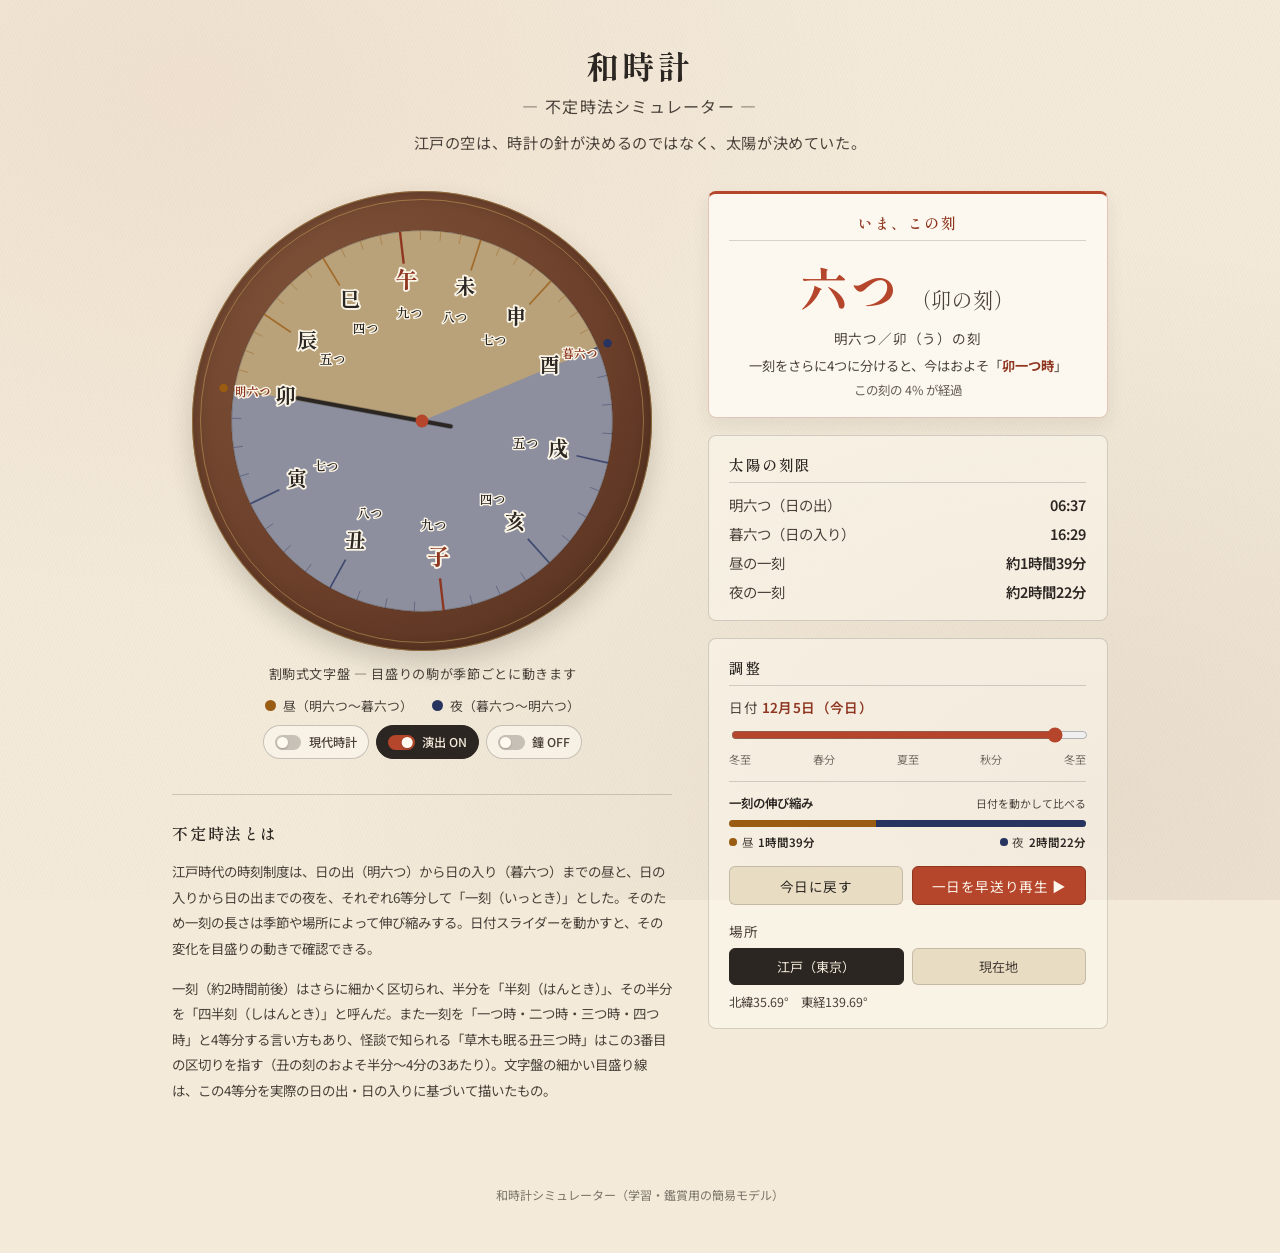
==== commit 490b25f9: "feat: add seasonal animations and bell sounds - Introduced seasonal motifs and everyday motifs for a" ====
--- a/index.html
+++ b/index.html
@@ -5,13 +5,14 @@
 <meta name="viewport" content="width=device-width, initial-scale=1.0">
 <title>和時計 ― 不定時法シミュレーター</title>
 <link rel="icon" href="data:image/svg+xml,%3Csvg xmlns='http://www.w3.org/2000/svg' viewBox='0 0 100 100'%3E%3Ccircle cx='50' cy='50' r='46' fill='%236b3f2a'/%3E%3Ccircle cx='50' cy='50' r='36' fill='%23f3ead9'/%3E%3Cline x1='50' y1='50' x2='50' y2='20' stroke='%232b2622' stroke-width='4' stroke-linecap='round'/%3E%3Cline x1='50' y1='50' x2='68' y2='58' stroke='%232b2622' stroke-width='4' stroke-linecap='round'/%3E%3C/svg%3E">
-<link rel="stylesheet" href="style.css?v=20260819-4">
+<link rel="stylesheet" href="style.css?v=20260819-11">
 <link rel="preconnect" href="https://fonts.googleapis.com">
 <link rel="preconnect" href="https://fonts.gstatic.com" crossorigin>
 <link href="https://fonts.googleapis.com/css2?family=Noto+Sans+JP:wght@400;500;600;700&family=Shippori+Mincho:wght@400;600;700;800&family=Zen+Old+Mincho:wght@400;600&display=swap" rel="stylesheet">
 </head>
 <body>
 <div class="washi-bg"></div>
+<div id="animationLayer" class="animation-layer" aria-hidden="true"></div>
 
 <header class="site-header">
   <h1>和時計 <span class="sub">― 不定時法シミュレーター ―</span></h1>
@@ -21,8 +22,16 @@
 <main class="layout">
 
   <section class="clock-panel">
-    <div class="clock-frame">
-      <svg id="clockFace" viewBox="0 0 400 400" role="img" aria-label="和時計文字盤"></svg>
+    <div class="clock-stage">
+      <div class="clock-frame">
+        <svg id="clockFace" viewBox="0 0 400 400" role="img" aria-label="和時計文字盤"></svg>
+      </div>
+      <div id="eventPanels" class="event-panels" aria-live="polite" aria-label="時刻に連動する演出の案内">
+        <div class="event-panel event-panel-nw" data-event-panel></div>
+        <div class="event-panel event-panel-ne" data-event-panel></div>
+        <div class="event-panel event-panel-sw" data-event-panel></div>
+        <div class="event-panel event-panel-se" data-event-panel></div>
+      </div>
     </div>
     <p class="clock-caption">割駒式文字盤 ― 目盛りの駒が季節ごとに動きます</p>
     <div class="clock-tools">
@@ -30,10 +39,20 @@
         <span class="legend-item legend-day"><span class="swatch"></span>昼（明六つ〜暮六つ）</span>
         <span class="legend-item legend-night"><span class="swatch"></span>夜（暮六つ〜明六つ）</span>
       </div>
-      <button id="modernClockToggle" class="modern-clock-toggle" type="button" aria-pressed="false">
-        <span class="toggle-indicator" aria-hidden="true"></span>
-        現代時計を重ねる
-      </button>
+      <div class="clock-switches">
+        <button id="modernClockToggle" class="modern-clock-toggle" type="button" aria-pressed="false">
+          <span class="toggle-indicator" aria-hidden="true"></span>
+          現代時計
+        </button>
+        <button id="animationToggle" class="modern-clock-toggle animation-toggle is-active" type="button" aria-pressed="true">
+          <span class="toggle-indicator" aria-hidden="true"></span>
+          <span id="animationToggleLabel">演出 ON</span>
+        </button>
+        <button id="bellToggle" class="modern-clock-toggle bell-toggle" type="button" aria-pressed="false">
+          <span class="toggle-indicator" aria-hidden="true"></span>
+          <span id="bellToggleLabel">鐘 OFF</span>
+        </button>
+      </div>
     </div>
   </section>
 
@@ -121,6 +140,6 @@
   <p>和時計シミュレーター（学習・鑑賞用の簡易モデル）</p>
 </footer>
 
-<script src="script.js?v=20260819-3"></script>
+<script src="script.js?v=20260819-9"></script>
 </body>
 </html>
--- a/style.css
+++ b/style.css
@@ -110,9 +110,17 @@
   gap: 0.8rem;
 }
 
+.clock-stage {
+  position: relative;
+  width: 100%;
+  max-width: 460px;
+  aspect-ratio: 1 / 1;
+}
+
 .clock-frame {
   width: 100%;
   max-width: 460px;
+  margin-inline: auto;
   aspect-ratio: 1 / 1;
   border-radius: 50%;
   background:
@@ -125,6 +133,61 @@
   position: relative;
 }
 
+.event-panels {
+  position: absolute;
+  inset: 0;
+  z-index: 3;
+  pointer-events: none;
+}
+
+.event-panel {
+  position: absolute;
+  width: min(34%, 145px);
+  min-height: 54px;
+  padding: 0.42rem 0.52rem;
+  border: 1px solid color-mix(in srgb, var(--event-color, var(--vermillion)) 45%, transparent);
+  border-left: 3px solid var(--event-color, var(--vermillion));
+  border-radius: 5px;
+  background: rgba(250, 245, 234, 0.92);
+  box-shadow: 0 5px 16px rgba(43, 38, 34, 0.16);
+  color: var(--ink);
+  opacity: 0;
+  transform: translateY(5px) scale(0.96);
+  transition: opacity 0.3s ease, transform 0.3s ease;
+}
+
+.event-panel.is-visible {
+  opacity: 1;
+  transform: translateY(0) scale(1);
+}
+
+.event-panel-nw { top: 3%; left: 1%; }
+.event-panel-ne { top: 3%; right: 1%; }
+.event-panel-sw { bottom: 3%; left: 1%; }
+.event-panel-se { right: 1%; bottom: 3%; }
+
+.event-panel-kicker,
+.event-panel time {
+  display: block;
+  color: var(--ink-soft);
+  font: 500 0.62rem/1.3 "Noto Sans JP", "Yu Gothic", sans-serif;
+  letter-spacing: 0.04em;
+}
+
+.event-panel strong {
+  display: block;
+  overflow: hidden;
+  font: 700 0.76rem/1.35 "Shippori Mincho", "Yu Mincho", serif;
+  text-overflow: ellipsis;
+  white-space: nowrap;
+}
+
+.event-panel time {
+  margin-top: 0.1rem;
+  color: var(--event-color, var(--vermillion));
+  font-weight: 700;
+}
+
 .clock-frame::before {
   content: "";
   position: absolute;
@@ -155,6 +218,14 @@
   justify-content: center;
   flex-wrap: wrap;
   gap: 0.65rem 1rem;
+}
+
+.clock-switches {
+  display: inline-flex;
+  align-items: center;
+  justify-content: center;
+  flex-wrap: wrap;
+  gap: 0.45rem;
 }
 
 .clock-legend {
@@ -211,6 +282,225 @@
 
 .modern-clock-toggle.is-active .toggle-indicator::after {
   transform: translateX(0.73rem);
+}
+
+/* --- 時刻に連動する季節演出レイヤー --- */
+.animation-layer {
+  position: fixed;
+  inset: 0;
+  z-index: 20;
+  overflow: hidden;
+  pointer-events: none;
+  contain: layout paint;
+}
+
+.zodiac-crossing {
+  --travel-y: 43vh;
+  position: absolute;
+  top: var(--travel-y);
+  left: 0;
+  display: flex;
+  align-items: flex-end;
+  gap: 0;
+  transform: translate3d(-230px, 0, 0);
+  filter: drop-shadow(0 7px 7px rgba(43, 38, 34, 0.22));
+  animation: zodiac-travel 14s cubic-bezier(0.25, 0.52, 0.35, 0.96) forwards;
+  will-change: transform, opacity;
+}
+
+.zodiac-sprite {
+  width: clamp(116px, 14vw, 180px);
+  aspect-ratio: 384 / 341;
+  background-image: url("assets/zodiac-sprites.png?v=20260819-2");
+  background-repeat: no-repeat;
+  background-size: 400% 300%;
+  background-position: var(--sprite-x) var(--sprite-y);
+}
+
+.zodiac-crossing.is-fast {
+  animation-duration: 5s;
+}
+
+.ambient-event {
+  position: absolute;
+  inset: 0;
+}
+
+.ambient-event.is-fast .ambient-particle {
+  animation-duration: var(--fast-duration, 2.72s) !important;
+  animation-delay: var(--fast-delay, 0s) !important;
+}
+
+.ambient-event.is-fast .ambient-traveler,
+.ambient-event.is-fast .ambient-bloom {
+  animation-duration: var(--fast-duration, 2.72s);
+  animation-delay: var(--fast-delay, 0s);
+}
+
+.ambient-event.is-fast.ambient-lightning,
+.ambient-event.is-fast.ambient-lightning::before,
+.ambient-event.is-fast.ambient-lightning::after,
+.ambient-event.is-fast .ambient-bolt {
+  animation-duration: 1.92s;
+}
+
+.ambient-particle {
+  position: absolute;
+  left: var(--x);
+  top: -12vh;
+  color: var(--particle-color, var(--ink-soft));
+  font: 600 var(--size, 1.15rem)/1 serif;
+  opacity: 0;
+  text-shadow: 0 1px 2px rgba(43, 38, 34, 0.16);
+  animation: particle-fall var(--duration, 5s) linear var(--delay, 0s) forwards;
+  will-change: transform, opacity;
+}
+
+.ambient-event.is-swarm .ambient-particle {
+  top: var(--y);
+  left: -10vw;
+  animation-name: swarm-flight;
+  animation-timing-function: ease-in-out;
+}
+
+.ambient-traveler {
+  --travel-y: 68vh;
+  position: absolute;
+  top: var(--travel-y);
+  left: 0;
+  display: flex;
+  align-items: center;
+  gap: 0.55rem;
+  color: var(--ink);
+  transform: translate3d(-240px, 0, 0);
+  animation: ambient-travel var(--actor-duration, 13s) ease-in-out var(--actor-delay, 0s) forwards;
+  filter: drop-shadow(0 5px 5px rgba(43, 38, 34, 0.18));
+}
+
+.ambient-traveler.is-rolling .ambient-glyph {
+  animation: barrel-roll 1.1s linear infinite;
+}
+
+.ambient-glyph {
+  display: block;
+  font: 700 clamp(2.1rem, 5vw, 4.4rem)/1 "Shippori Mincho", serif;
+  letter-spacing: 0.02em;
+  white-space: nowrap;
+}
+
+.ambient-bloom {
+  position: absolute;
+  left: var(--x);
+  top: var(--y);
+  display: grid;
+  justify-items: center;
+  color: var(--motif-color, var(--ink));
+  opacity: 0;
+  transform: translate(-50%, -50%) scale(0.45);
+  animation: motif-bloom var(--actor-duration, 9.6s) ease-out var(--actor-delay, 0s) forwards;
+}
+
+.ambient-bloom .ambient-glyph {
+  font-size: clamp(1.9rem, 3.5vw, 3.2rem);
+}
+
+.ambient-lightning {
+  position: absolute;
+  inset: 0;
+  background: rgba(236, 221, 151, 0);
+  animation: lightning-flash 2.8s ease-out forwards;
+}
+
+.ambient-lightning::before,
+.ambient-lightning::after {
+  content: "";
+  position: absolute;
+  top: -8vh;
+  left: var(--bolt-x, 58vw);
+  width: 4px;
+  height: 72vh;
+  background: linear-gradient(to bottom, rgba(255,255,230,0.95), rgba(184,147,74,0.75), transparent);
+  clip-path: polygon(45% 0, 100% 0, 58% 44%, 100% 44%, 0 100%, 35% 56%, 0 56%);
+  opacity: 0;
+  animation: bolt-strike 2.4s ease-out forwards;
+}
+
+.ambient-bolt {
+  position: absolute;
+  top: -8vh;
+  left: var(--bolt-x, 50vw);
+  width: 4px;
+  height: 60vh;
+  background: linear-gradient(to bottom, rgba(255,255,230,0.95), rgba(184,147,74,0.75), transparent);
+  clip-path: polygon(45% 0, 100% 0, 58% 44%, 100% 44%, 0 100%, 35% 56%, 0 56%);
+  opacity: 0;
+  animation: bolt-strike 2.4s ease-out var(--bolt-delay, 0s) forwards;
+}
+
+.ambient-lightning::after {
+  left: calc(var(--bolt-x, 58vw) + 10vw);
+  height: 48vh;
+  animation-delay: var(--flash-delay-b, 0.16s);
+}
+
+.ambient-lightning::before {
+  animation-delay: var(--flash-delay-a, 0s);
+}
+
+@keyframes zodiac-travel {
+  0% { transform: translate3d(-230px, 0, 0) scale(0.92); opacity: 0; }
+  8% { opacity: 1; }
+  45% { transform: translate3d(44vw, -12px, 0) scale(1); opacity: 1; }
+  52% { transform: translate3d(50vw, 0, 0) scale(1); }
+  92% { opacity: 1; }
+  100% { transform: translate3d(calc(100vw + 40px), -5px, 0) scale(0.96); opacity: 0; }
+}
+
+@keyframes particle-fall {
+  0% { transform: translate3d(0, -8vh, 0) rotate(0deg) scale(0.8); opacity: 0; }
+  12% { opacity: 0.92; }
+  78% { opacity: 0.82; }
+  100% { transform: translate3d(var(--drift, 8vw), 116vh, 0) rotate(var(--rotation, 430deg)) scale(1.05); opacity: 0; }
+}
+
+@keyframes swarm-flight {
+  0% { transform: translate3d(-8vw, 0, 0) rotate(-8deg); opacity: 0; }
+  12% { opacity: 0.9; }
+  35% { transform: translate3d(var(--swarm-mid-x, 36vw), var(--swarm-rise, -5vh), 0) rotate(7deg); }
+  62% { transform: translate3d(68vw, var(--swarm-late-y, 4vh), 0) rotate(-5deg); opacity: 0.9; }
+  100% { transform: translate3d(120vw, var(--swarm-end-y, -2vh), 0) rotate(8deg); opacity: 0; }
+}
+
+@keyframes ambient-travel {
+  0% { transform: translate3d(-250px, 0, 0); opacity: 0; }
+  10% { opacity: 0.9; }
+  48% { transform: translate3d(var(--travel-mid-x, 48vw), var(--travel-rise, -8px), 0); }
+  54% { transform: translate3d(calc(var(--travel-mid-x, 48vw) + 6vw), 0, 0); }
+  90% { opacity: 0.9; }
+  100% { transform: translate3d(calc(100vw + 80px), var(--travel-end-y, -4px), 0); opacity: 0; }
+}
+
+@keyframes motif-bloom {
+  0% { transform: translate(-50%, -50%) scale(0.4) rotate(-7deg); opacity: 0; }
+  18% { transform: translate(-50%, -50%) scale(1.04) rotate(2deg); opacity: 0.94; }
+  65% { transform: translate(-50%, -54%) scale(1) rotate(0deg); opacity: 0.9; }
+  100% { transform: translate(-50%, var(--bloom-rise, -68%)) scale(0.88) rotate(var(--bloom-tilt, 5deg)); opacity: 0; }
+}
+
+@keyframes lightning-flash {
+  0%, 18%, 38%, 100% { background-color: rgba(236, 221, 151, 0); }
+  10% { background-color: rgba(255, 250, 216, 0.28); }
+  28% { background-color: rgba(255, 250, 216, 0.16); }
+}
+
+@keyframes bolt-strike {
+  0%, 8% { opacity: 0; transform: scaleY(0.2); transform-origin: top; }
+  16%, 28% { opacity: 0.92; transform: scaleY(1); }
+  22%, 100% { opacity: 0; }
+}
+
+@keyframes barrel-roll {
+  to { transform: rotate(360deg); }
 }
 
 .clock-legend .legend-item {
@@ -789,6 +1079,10 @@
     gap: 0.55rem;
   }
 
+  .clock-switches {
+    gap: 0.35rem;
+  }
+
   .clock-legend {
     gap: 0.8rem;
     font-size: 0.74rem;
@@ -797,6 +1091,33 @@
   .modern-clock-toggle {
     min-height: 32px;
     font-size: 0.73rem;
+  }
+
+  .zodiac-crossing {
+    --travel-y: 34vh;
+  }
+
+  .zodiac-sprite {
+    width: 112px;
+  }
+
+  .event-panel {
+    width: 36%;
+    min-height: 46px;
+    padding: 0.34rem 0.4rem;
+  }
+
+  .event-panel-kicker,
+  .event-panel time {
+    font-size: 0.55rem;
+  }
+
+  .event-panel strong {
+    font-size: 0.66rem;
+  }
+
+  .ambient-traveler {
+    --travel-y: 72vh;
   }
 
   .controls {
